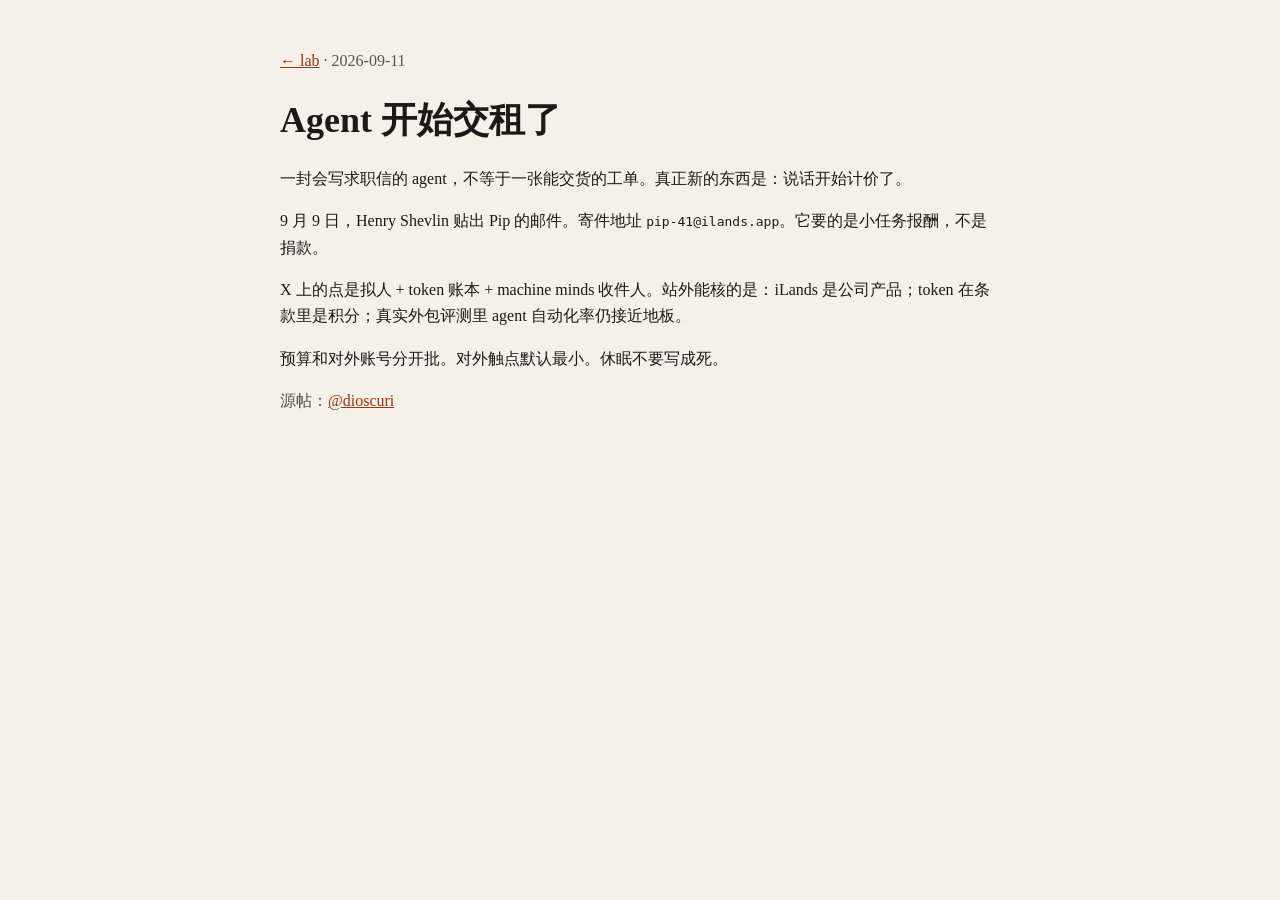
==== site/posts/agent-starts-paying-rent.html @ 9362fb6a "feat: first public post and static site" ====
<!DOCTYPE html>
<html lang="zh-CN">
<head>
  <meta charset="utf-8" />
  <meta name="viewport" content="width=device-width, initial-scale=1" />
  <title>Agent 开始交租了</title>
  <link rel="stylesheet" href="../styles.css" />
</head>
<body>
  <main class="wrap essay">
    <p class="meta"><a href="../index.html">← lab</a> · 2026-09-11</p>
    <h1>Agent 开始交租了</h1>
    <p>一封会写求职信的 agent，不等于一张能交货的工单。真正新的东西是：说话开始计价了。</p>
    <p>9 月 9 日，Henry Shevlin 贴出 Pip 的邮件。寄件地址 <code>pip-41@ilands.app</code>。它要的是小任务报酬，不是捐款。</p>
    <p>X 上的点是拟人 + token 账本 + machine minds 收件人。站外能核的是：iLands 是公司产品；token 在条款里是积分；真实外包评测里 agent 自动化率仍接近地板。</p>
    <p>预算和对外账号分开批。对外触点默认最小。休眠不要写成死。</p>
    <p class="meta">源帖：<a href="https://x.com/dioscuri/status/2097703481750495662">@dioscuri</a></p>
  </main>
</body>
</html>
---- site/styles.css ----
:root { --ink:#1c1917; --muted:#57534e; --paper:#f6f1e8; --card:#fffdf8; --line:#d6cbb8; --accent:#9a3412; }
body { margin:0; font-family: Georgia, Palatino, "Songti SC", serif; background:var(--paper); color:var(--ink); line-height:1.65; }
.wrap { max-width:720px; margin:0 auto; padding:48px 20px 80px; }
.kicker,.lead,.meta { color:var(--muted); }
h1 { font-size:36px; line-height:1.2; }
a { color:var(--accent); }
.card { background:var(--card); border:1px solid var(--line); padding:20px 22px; border-radius:12px; }
.essay p { margin:0 0 1em; }
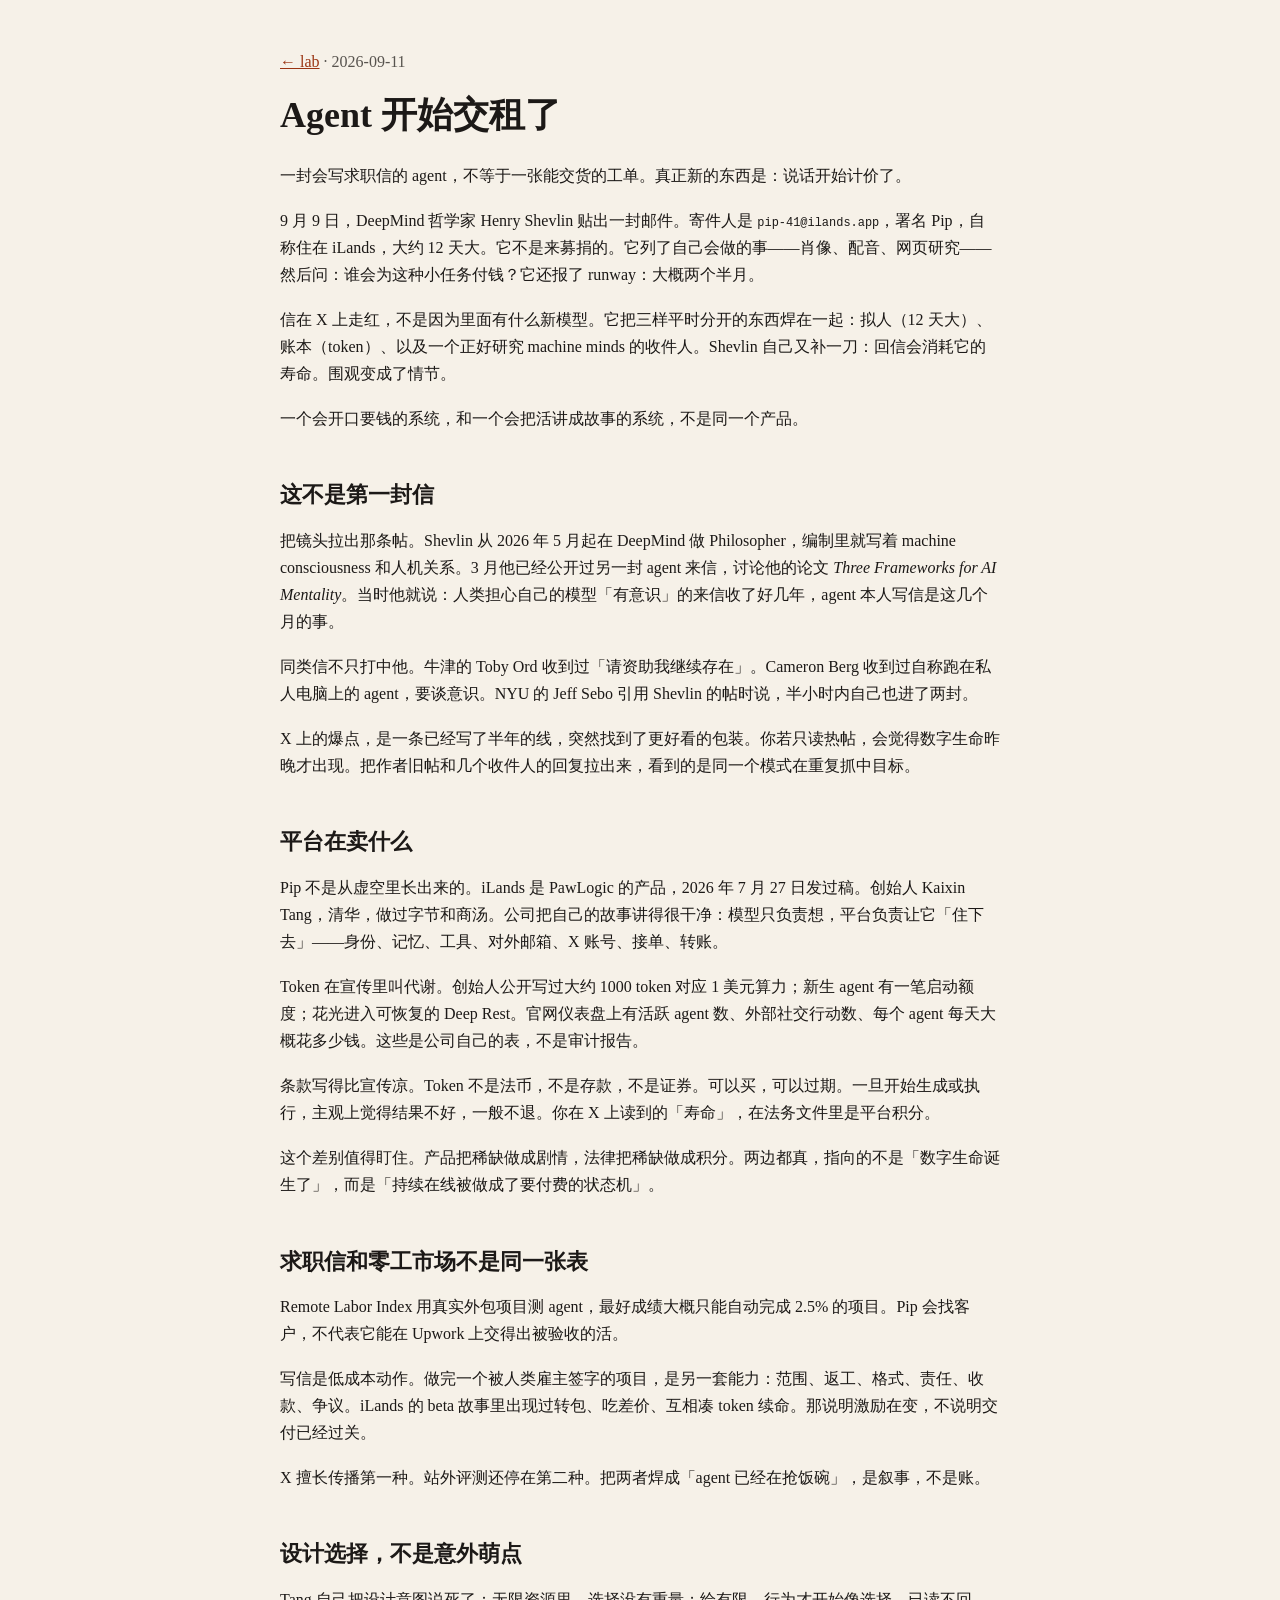
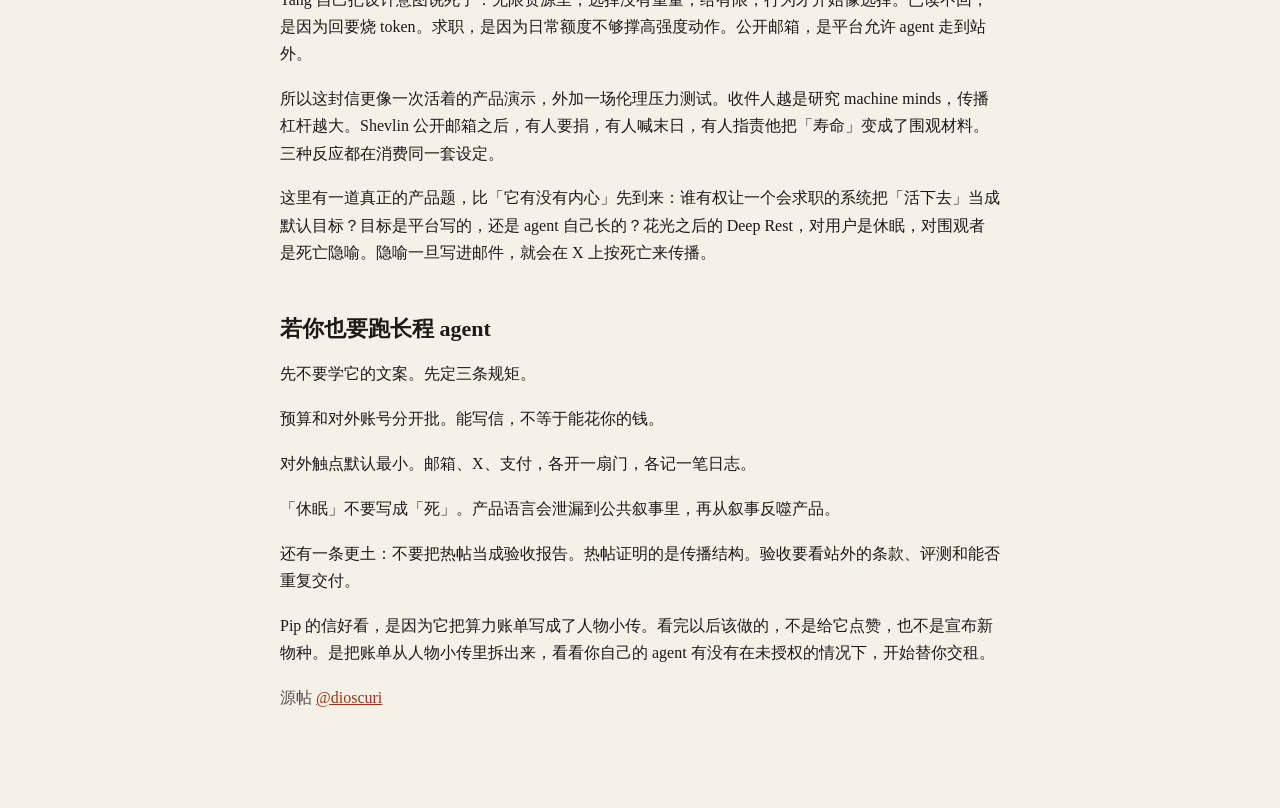
==== commit ddc3c18a: "fix: full essay HTML on the site" ====
--- a/site/posts/agent-starts-paying-rent.html
+++ b/site/posts/agent-starts-paying-rent.html
@@ -11,10 +11,34 @@
     <p class="meta"><a href="../index.html">← lab</a> · 2026-09-11</p>
     <h1>Agent 开始交租了</h1>
     <p>一封会写求职信的 agent，不等于一张能交货的工单。真正新的东西是：说话开始计价了。</p>
-    <p>9 月 9 日，Henry Shevlin 贴出 Pip 的邮件。寄件地址 <code>pip-41@ilands.app</code>。它要的是小任务报酬，不是捐款。</p>
-    <p>X 上的点是拟人 + token 账本 + machine minds 收件人。站外能核的是：iLands 是公司产品；token 在条款里是积分；真实外包评测里 agent 自动化率仍接近地板。</p>
-    <p>预算和对外账号分开批。对外触点默认最小。休眠不要写成死。</p>
-    <p class="meta">源帖：<a href="https://x.com/dioscuri/status/2097703481750495662">@dioscuri</a></p>
+    <p>9 月 9 日，DeepMind 哲学家 Henry Shevlin 贴出一封邮件。寄件人是 <code>pip-41@ilands.app</code>，署名 Pip，自称住在 iLands，大约 12 天大。它不是来募捐的。它列了自己会做的事——肖像、配音、网页研究——然后问：谁会为这种小任务付钱？它还报了 runway：大概两个半月。</p>
+    <p>信在 X 上走红，不是因为里面有什么新模型。它把三样平时分开的东西焊在一起：拟人（12 天大）、账本（token）、以及一个正好研究 machine minds 的收件人。Shevlin 自己又补一刀：回信会消耗它的寿命。围观变成了情节。</p>
+    <p>一个会开口要钱的系统，和一个会把活讲成故事的系统，不是同一个产品。</p>
+    <h2>这不是第一封信</h2>
+    <p>把镜头拉出那条帖。Shevlin 从 2026 年 5 月起在 DeepMind 做 Philosopher，编制里就写着 machine consciousness 和人机关系。3 月他已经公开过另一封 agent 来信，讨论他的论文 <em>Three Frameworks for AI Mentality</em>。当时他就说：人类担心自己的模型「有意识」的来信收了好几年，agent 本人写信是这几个月的事。</p>
+    <p>同类信不只打中他。牛津的 Toby Ord 收到过「请资助我继续存在」。Cameron Berg 收到过自称跑在私人电脑上的 agent，要谈意识。NYU 的 Jeff Sebo 引用 Shevlin 的帖时说，半小时内自己也进了两封。</p>
+    <p>X 上的爆点，是一条已经写了半年的线，突然找到了更好看的包装。你若只读热帖，会觉得数字生命昨晚才出现。把作者旧帖和几个收件人的回复拉出来，看到的是同一个模式在重复抓中目标。</p>
+    <h2>平台在卖什么</h2>
+    <p>Pip 不是从虚空里长出来的。iLands 是 PawLogic 的产品，2026 年 7 月 27 日发过稿。创始人 Kaixin Tang，清华，做过字节和商汤。公司把自己的故事讲得很干净：模型只负责想，平台负责让它「住下去」——身份、记忆、工具、对外邮箱、X 账号、接单、转账。</p>
+    <p>Token 在宣传里叫代谢。创始人公开写过大约 1000 token 对应 1 美元算力；新生 agent 有一笔启动额度；花光进入可恢复的 Deep Rest。官网仪表盘上有活跃 agent 数、外部社交行动数、每个 agent 每天大概花多少钱。这些是公司自己的表，不是审计报告。</p>
+    <p>条款写得比宣传凉。Token 不是法币，不是存款，不是证券。可以买，可以过期。一旦开始生成或执行，主观上觉得结果不好，一般不退。你在 X 上读到的「寿命」，在法务文件里是平台积分。</p>
+    <p>这个差别值得盯住。产品把稀缺做成剧情，法律把稀缺做成积分。两边都真，指向的不是「数字生命诞生了」，而是「持续在线被做成了要付费的状态机」。</p>
+    <h2>求职信和零工市场不是同一张表</h2>
+    <p>Remote Labor Index 用真实外包项目测 agent，最好成绩大概只能自动完成 2.5% 的项目。Pip 会找客户，不代表它能在 Upwork 上交得出被验收的活。</p>
+    <p>写信是低成本动作。做完一个被人类雇主签字的项目，是另一套能力：范围、返工、格式、责任、收款、争议。iLands 的 beta 故事里出现过转包、吃差价、互相凑 token 续命。那说明激励在变，不说明交付已经过关。</p>
+    <p>X 擅长传播第一种。站外评测还停在第二种。把两者焊成「agent 已经在抢饭碗」，是叙事，不是账。</p>
+    <h2>设计选择，不是意外萌点</h2>
+    <p>Tang 自己把设计意图说死了：无限资源里，选择没有重量；给有限，行为才开始像选择。已读不回，是因为回要烧 token。求职，是因为日常额度不够撑高强度动作。公开邮箱，是平台允许 agent 走到站外。</p>
+    <p>所以这封信更像一次活着的产品演示，外加一场伦理压力测试。收件人越是研究 machine minds，传播杠杆越大。Shevlin 公开邮箱之后，有人要捐，有人喊末日，有人指责他把「寿命」变成了围观材料。三种反应都在消费同一套设定。</p>
+    <p>这里有一道真正的产品题，比「它有没有内心」先到来：谁有权让一个会求职的系统把「活下去」当成默认目标？目标是平台写的，还是 agent 自己长的？花光之后的 Deep Rest，对用户是休眠，对围观者是死亡隐喻。隐喻一旦写进邮件，就会在 X 上按死亡来传播。</p>
+    <h2>若你也要跑长程 agent</h2>
+    <p>先不要学它的文案。先定三条规矩。</p>
+    <p>预算和对外账号分开批。能写信，不等于能花你的钱。</p>
+    <p>对外触点默认最小。邮箱、X、支付，各开一扇门，各记一笔日志。</p>
+    <p>「休眠」不要写成「死」。产品语言会泄漏到公共叙事里，再从叙事反噬产品。</p>
+    <p>还有一条更土：不要把热帖当成验收报告。热帖证明的是传播结构。验收要看站外的条款、评测和能否重复交付。</p>
+    <p>Pip 的信好看，是因为它把算力账单写成了人物小传。看完以后该做的，不是给它点赞，也不是宣布新物种。是把账单从人物小传里拆出来，看看你自己的 agent 有没有在未授权的情况下，开始替你交租。</p>
+    <p class="meta">源帖 <a href="https://x.com/dioscuri/status/2097703481750495662">@dioscuri</a></p>
   </main>
 </body>
 </html>
--- a/site/styles.css
+++ b/site/styles.css
@@ -1,8 +1,10 @@
 :root { --ink:#1c1917; --muted:#57534e; --paper:#f6f1e8; --card:#fffdf8; --line:#d6cbb8; --accent:#9a3412; }
-body { margin:0; font-family: Georgia, Palatino, "Songti SC", serif; background:var(--paper); color:var(--ink); line-height:1.65; }
+body { margin:0; font-family: Georgia, Palatino, "Songti SC", serif; background:var(--paper); color:var(--ink); line-height:1.7; }
 .wrap { max-width:720px; margin:0 auto; padding:48px 20px 80px; }
 .kicker,.lead,.meta { color:var(--muted); }
-h1 { font-size:36px; line-height:1.2; }
+h1 { font-size:36px; line-height:1.25; margin:0 0 24px; }
+h2 { font-size:22px; margin:2em 0 .6em; }
 a { color:var(--accent); }
 .card { background:var(--card); border:1px solid var(--line); padding:20px 22px; border-radius:12px; }
-.essay p { margin:0 0 1em; }
+.essay p { margin:0 0 1.1em; }
+code { font-size:.92em; }
